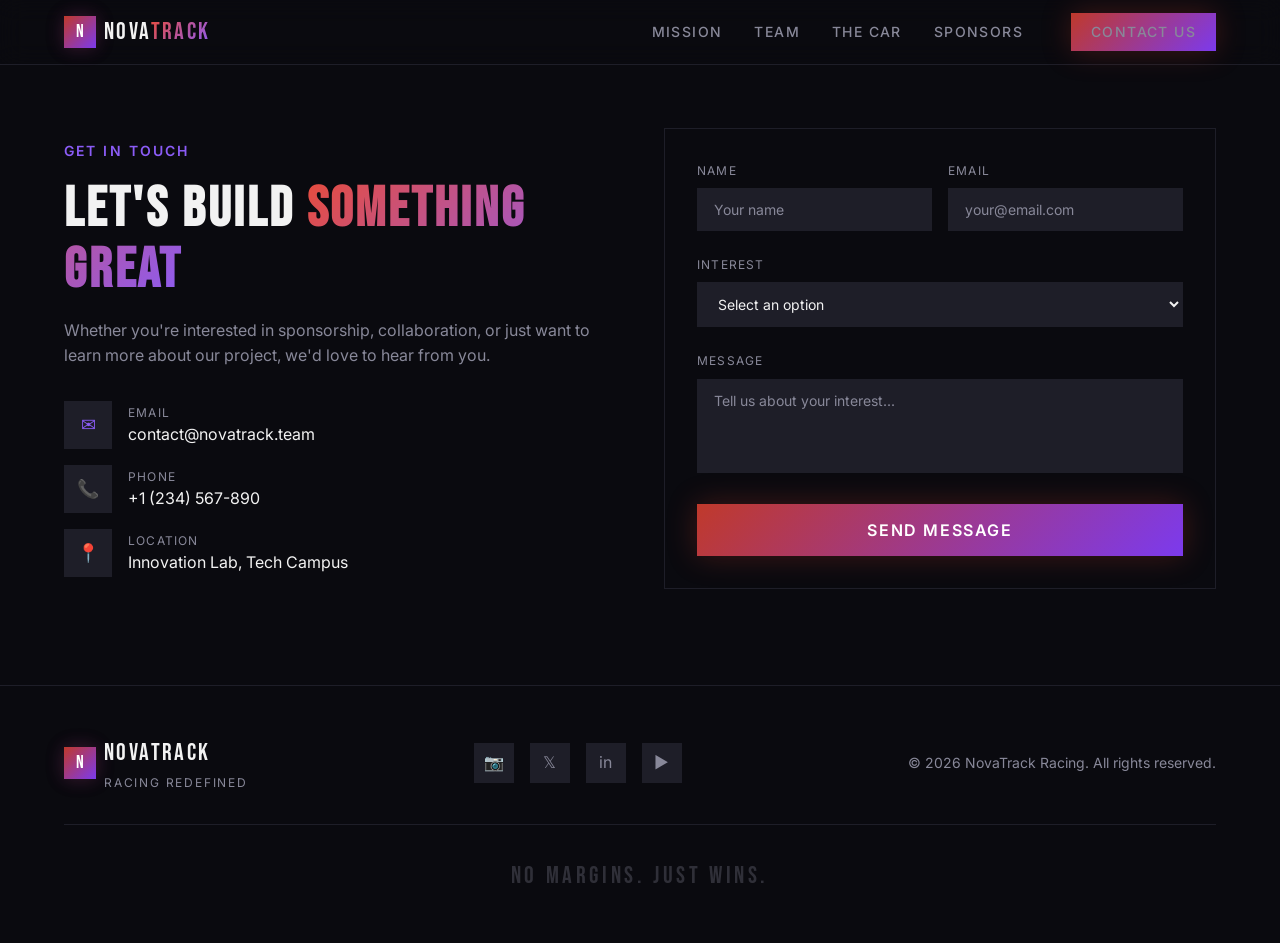
==== contact.html @ 6b558a71 "first commit" ====
<!DOCTYPE html>
<html lang="en">
<head>
  <meta charset="UTF-8">
  <meta name="viewport" content="width=device-width, initial-scale=1.0">
  <title>Contact - NovaTrack Racing</title>
  <meta name="description" content="Get in touch with NovaTrack Racing for sponsorship, partnerships, or inquiries.">
  <link rel="stylesheet" href="style.css">
</head>
<body>

<nav class="navbar">
  <div class="container">
    <a href="index.html" class="logo">
      <div class="logo-icon">N</div>
      <span class="logo-text">NOVA<span class="text-gradient-racing">TRACK</span></span>
    </a>
    <div class="nav-links">
      <a href="index.html#mission">Mission</a>
      <a href="team.html">Team</a>
      <a href="thecar.html">The Car</a>
      <a href="sponsors.html">Sponsors</a>
      <a href="contact.html" class="btn btn-racing" style="padding:0.5rem 1.25rem">Contact Us</a>
    </div>
    <button class="mobile-menu-btn">☰</button>
  </div>
</nav>

<section class="section" style="padding-top:8rem">
  <div class="container">
    <div class="contact-grid">
      <div>
        <span class="section-label">Get In Touch</span>
        <h2 class="section-title">LET'S BUILD <span class="text-gradient-racing">SOMETHING GREAT</span></h2>
        <p style="color:var(--muted-fg);margin-bottom:2rem">Whether you're interested in sponsorship, collaboration, or just want to learn more about our project, we'd love to hear from you.</p>

        <div class="contact-info">
          <a href="mailto:contact@novatrack.team" class="contact-item">
            <div class="contact-icon">✉</div>
            <div>
              <p class="contact-item-label">Email</p>
              <p class="contact-item-value">contact@novatrack.team</p>
            </div>
          </a>
          <a href="tel:+1234567890" class="contact-item">
            <div class="contact-icon">📞</div>
            <div>
              <p class="contact-item-label">Phone</p>
              <p class="contact-item-value">+1 (234) 567-890</p>
            </div>
          </a>
          <div class="contact-item">
            <div class="contact-icon">📍</div>
            <div>
              <p class="contact-item-label">Location</p>
              <p class="contact-item-value">Innovation Lab, Tech Campus</p>
            </div>
          </div>
        </div>
      </div>

      <div class="contact-form">
        <form>
          <div class="form-row">
            <div>
              <label class="form-label">Name</label>
              <input type="text" class="form-input" placeholder="Your name">
            </div>
            <div>
              <label class="form-label">Email</label>
              <input type="email" class="form-input" placeholder="your@email.com">
            </div>
          </div>
          <div class="form-group">
            <label class="form-label">Interest</label>
            <select class="form-select">
              <option value="">Select an option</option>
              <option value="sponsorship">Sponsorship Inquiry</option>
              <option value="partnership">Partnership Opportunity</option>
              <option value="media">Media Request</option>
              <option value="other">Other</option>
            </select>
          </div>
          <div class="form-group">
            <label class="form-label">Message</label>
            <textarea rows="4" class="form-textarea" placeholder="Tell us about your interest..."></textarea>
          </div>
          <button type="submit" class="btn btn-racing btn-full btn-lg">Send Message</button>
        </form>
      </div>
    </div>
  </div>
</section>

<footer class="footer">
  <div class="container">
    <div class="footer-top">
      <div class="logo">
        <div class="logo-icon">N</div>
        <div>
          <span class="logo-text">NOVATRACK</span>
          <p style="font-size:0.75rem;color:var(--muted-fg);text-transform:uppercase;letter-spacing:0.15em">Racing Redefined</p>
        </div>
      </div>
      <div class="footer-socials">
        <a href="#" class="footer-social">📷</a>
        <a href="#" class="footer-social">𝕏</a>
        <a href="#" class="footer-social">in</a>
        <a href="#" class="footer-social">▶</a>
      </div>
      <p class="footer-copy">© 2026 NovaTrack Racing. All rights reserved.</p>
    </div>
    <div class="footer-bottom">
      <p class="footer-slogan">NO MARGINS. JUST WINS.</p>
    </div>
  </div>
</footer>

</body>
</html>
---- style.css ----
@import url('https://fonts.googleapis.com/css2?family=Bebas+Neue&family=Inter:wght@300;400;500;600;700&display=swap');

*, *::before, *::after { margin: 0; padding: 0; box-sizing: border-box; }

:root {
  --racing-red: #c0392b;
  --racing-red-light: #e74c3c;
  --racing-purple: #7c3aed;
  --racing-purple-light: #8b5cf6;
  --bg: #0a0a0f;
  --bg-card: #111118;
  --fg: #f2f2f2;
  --muted: #1e1e28;
  --muted-fg: #888899;
  --border: #1e1e28;
  --gradient-racing: linear-gradient(135deg, var(--racing-red) 0%, var(--racing-purple) 100%);
}

body {
  font-family: 'Inter', sans-serif;
  background: var(--bg);
  color: var(--fg);
  -webkit-font-smoothing: antialiased;
  line-height: 1.6;
}

h1, h2, h3, h4, .font-display {
  font-family: 'Bebas Neue', sans-serif;
  letter-spacing: 0.05em;
  line-height: 1.1;
}

a { text-decoration: none; color: inherit; }
ul { list-style: none; }
img { max-width: 100%; }

.container { max-width: 1200px; margin: 0 auto; padding: 0 1.5rem; }

/* Text Gradients */
.text-gradient-racing {
  background: linear-gradient(135deg, var(--racing-red-light), var(--racing-purple-light));
  -webkit-background-clip: text;
  -webkit-text-fill-color: transparent;
  background-clip: text;
}

/* Buttons */
.btn {
  display: inline-flex; align-items: center; justify-content: center;
  padding: 0.75rem 2rem; font-family: 'Inter', sans-serif;
  font-size: 0.875rem; font-weight: 600; text-transform: uppercase;
  letter-spacing: 0.1em; border: none; cursor: pointer;
  transition: all 0.3s ease;
}
.btn-racing {
  background: var(--gradient-racing); color: #fff;
  box-shadow: 0 0 30px rgba(192,57,43,0.3);
}
.btn-racing:hover { transform: scale(1.05); }
.btn-outline {
  background: transparent; color: var(--fg);
  border: 2px solid var(--muted); 
}
.btn-outline:hover { border-color: var(--racing-red); color: var(--racing-red); }
.btn-lg { padding: 1rem 2.5rem; font-size: 1rem; }
.btn-full { width: 100%; }

/* ===== NAVBAR ===== */
.navbar {
  position: fixed; top: 0; left: 0; right: 0; z-index: 50;
  background: rgba(10,10,15,0.8); backdrop-filter: blur(12px);
  border-bottom: 1px solid var(--border);
}
.navbar .container { display: flex; align-items: center; justify-content: space-between; height: 64px; }
.logo { display: flex; align-items: center; gap: 0.5rem; }
.logo-icon {
  width: 32px; height: 32px; background: var(--gradient-racing);
  display: flex; align-items: center; justify-content: center;
  font-family: 'Bebas Neue', sans-serif; color: #fff; font-size: 1.125rem;
  box-shadow: 0 0 20px rgba(192,57,43,0.2), 0 0 20px rgba(124,58,237,0.15);
}
.logo-text { font-family: 'Bebas Neue', sans-serif; font-size: 1.5rem; letter-spacing: 0.1em; }
.nav-links { display: flex; align-items: center; gap: 2rem; }
.nav-links a {
  font-size: 0.875rem; font-weight: 500; color: var(--muted-fg);
  text-transform: uppercase; letter-spacing: 0.1em; transition: color 0.3s;
}
.nav-links a:hover { color: var(--fg); }
.nav-links .btn { margin-left: 1rem; }
.mobile-menu-btn { display: none; background: none; border: none; color: var(--fg); font-size: 1.5rem; cursor: pointer; }

/* ===== HERO ===== */
.hero {
  min-height: 100vh; display: flex; align-items: center;
  position: relative; overflow: hidden; padding-top: 5rem;
}
.hero-bg {
  position: absolute; inset: 0;
  background: linear-gradient(to bottom, var(--bg), var(--bg), var(--bg-card));
}
.hero-grid {
  position: absolute; inset: 0; opacity: 0.08;
  background-image:
    linear-gradient(rgba(124,58,237,0.4) 1px, transparent 1px),
    linear-gradient(90deg, rgba(192,57,43,0.3) 1px, transparent 1px);
  background-size: 100px 100px;
}
.hero-orb-1 {
  position: absolute; top: 20%; right: 20%;
  width: 400px; height: 400px; background: rgba(124,58,237,0.08);
  border-radius: 50%; filter: blur(80px);
}
.hero-orb-2 {
  position: absolute; bottom: 20%; left: 20%;
  width: 400px; height: 400px; background: rgba(192,57,43,0.08);
  border-radius: 50%; filter: blur(80px);
}
.hero-stripe {
  position: absolute; left: 2rem; top: 0; bottom: 0; width: 4px;
  background: var(--gradient-racing);
}
.hero-content { position: relative; z-index: 10; max-width: 700px; }
.hero-badge {
  display: inline-block; padding: 0.25rem 1rem;
  background: rgba(192,57,43,0.2); border: 1px solid rgba(192,57,43,0.5);
  color: var(--racing-red-light); font-size: 0.875rem; font-weight: 500;
  text-transform: uppercase; letter-spacing: 0.1em; margin-bottom: 1rem;
}
.hero h1 { font-size: clamp(3.5rem, 10vw, 8rem); margin-bottom: 0.5rem; }
.hero-tagline { font-family: 'Bebas Neue', sans-serif; font-size: 1.75rem; color: var(--muted-fg); margin-bottom: 0.5rem; }
.hero-desc { font-size: 1.125rem; color: var(--muted-fg); max-width: 560px; margin-bottom: 2rem; }
.hero-buttons { display: flex; flex-wrap: wrap; gap: 1rem; }
.scroll-indicator {
  position: absolute; bottom: 2rem; left: 50%; transform: translateX(-50%);
  text-align: center; color: var(--muted-fg); font-size: 0.75rem;
  text-transform: uppercase; letter-spacing: 0.15em;
  animation: bounce 1.5s infinite;
}
@keyframes bounce { 0%,100%{transform:translateX(-50%) translateY(0)} 50%{transform:translateX(-50%) translateY(10px)} }

/* ===== SECTIONS ===== */
.section { padding: 6rem 0; position: relative; overflow: hidden; }
.section-card { background: var(--bg-card); }
.section-label {
  color: var(--racing-purple-light); font-size: 0.875rem; font-weight: 600;
  text-transform: uppercase; letter-spacing: 0.15em; margin-bottom: 1rem; display: block;
}
.section-title { font-size: clamp(2.5rem, 5vw, 3.5rem); margin-bottom: 1rem; }
.section-desc { font-size: 1.125rem; color: var(--muted-fg); max-width: 640px; margin: 0 auto 3rem; }
.text-center { text-align: center; }

/* ===== MISSION ===== */
.mission-grid { display: grid; grid-template-columns: 1fr 1fr; gap: 4rem; align-items: center; }
.mission-text p { color: var(--muted-fg); font-size: 1.125rem; margin-bottom: 1rem; }
.mission-text p.highlight { color: var(--fg); font-weight: 500; }
.values-grid { display: grid; grid-template-columns: 1fr 1fr; gap: 1.5rem; }
.value-card {
  padding: 1.5rem; border: 1px solid var(--border);
  background: linear-gradient(145deg, rgba(30,30,40,0.8), rgba(15,15,22,0.8));
  transition: all 0.3s;
}
.value-card:hover { border-color: rgba(124,58,237,0.5); box-shadow: 0 0 30px rgba(124,58,237,0.15); }
.value-icon {
  width: 48px; height: 48px; background: var(--gradient-racing);
  display: flex; align-items: center; justify-content: center;
  margin-bottom: 1rem; font-size: 1.25rem;
}
.value-card h3 { font-size: 1.5rem; margin-bottom: 0.5rem; }
.value-card p { font-size: 0.875rem; color: var(--muted-fg); }

/* Goals */
.goals-grid { display: grid; grid-template-columns: repeat(3, 1fr); gap: 2rem; margin-top: 3rem; }
.goal-card {
  position: relative; padding: 2rem; border: 1px solid var(--border);
  transition: all 0.3s;
}
.goal-card:hover { border-color: rgba(124,58,237,0.5); box-shadow: 0 0 30px rgba(124,58,237,0.15); }
.goal-number {
  font-family: 'Bebas Neue', sans-serif; font-size: 4rem;
  color: rgba(124,58,237,0.15); position: absolute; top: 0.5rem; left: 1rem;
}
.goal-card .goal-content { position: relative; padding-top: 2rem; }
.goal-card h4 { font-size: 1.5rem; margin-bottom: 0.5rem; }
.goal-card p { color: var(--muted-fg); }

/* ===== TEAM ===== */
.team-grid { display: grid; grid-template-columns: repeat(3, 1fr); gap: 1.5rem; }
.team-card {
  border: 1px solid var(--border); background: var(--bg);
  overflow: hidden; transition: all 0.3s;
}
.team-card:hover { border-color: rgba(124,58,237,0.5); box-shadow: 0 0 30px rgba(124,58,237,0.15); }
.team-card-bar { height: 4px; background: var(--gradient-racing); }
.team-card-body { padding: 1.5rem; }
.team-avatar {
  width: 64px; height: 64px; background: var(--muted); border-radius: 50%;
  display: flex; align-items: center; justify-content: center;
  font-family: 'Bebas Neue', sans-serif; font-size: 1.25rem;
  color: var(--muted-fg); margin-bottom: 1rem;
}
.team-dept {
  font-size: 0.75rem; font-weight: 600; text-transform: uppercase;
  letter-spacing: 0.1em; color: var(--racing-purple-light); margin-bottom: 0.25rem;
}
.team-card h3 { font-size: 1.5rem; margin-bottom: 0.25rem; }
.team-role { font-size: 0.875rem; color: var(--muted-fg); margin-bottom: 0.75rem; }
.team-bio { font-size: 0.875rem; color: var(--muted-fg); }
.team-socials {
  display: flex; gap: 0.75rem; margin-top: 1rem; padding-top: 1rem;
  border-top: 1px solid var(--border);
}
.team-socials a { color: var(--muted-fg); transition: color 0.3s; font-size: 0.875rem; }
.team-socials a:hover { color: var(--racing-purple-light); }

/* ===== THE CAR ===== */
.car-showcase {
  aspect-ratio: 16/9; background: linear-gradient(135deg, var(--bg-card), var(--bg));
  border: 1px solid var(--border); display: flex; align-items: center;
  justify-content: center; position: relative; margin-bottom: 3rem;
}
.car-logo-circle {
  width: 128px; height: 128px; background: var(--gradient-racing);
  border-radius: 50%; display: flex; align-items: center; justify-content: center;
  font-family: 'Bebas Neue', sans-serif; font-size: 3rem; color: #fff;
  box-shadow: 0 0 40px rgba(192,57,43,0.3), 0 0 60px rgba(124,58,237,0.15);
  animation: glow-pulse 2s ease-in-out infinite;
}
@keyframes glow-pulse {
  0%,100% { box-shadow: 0 0 20px rgba(192,57,43,0.3); }
  50% { box-shadow: 0 0 50px rgba(192,57,43,0.5); }
}
.car-badge {
  position: absolute; top: 1rem; left: 1rem; padding: 0.25rem 0.75rem;
  background: rgba(124,58,237,0.2); border: 1px solid rgba(124,58,237,0.5);
  color: var(--racing-purple-light); font-size: 0.75rem; font-weight: 500;
  text-transform: uppercase;
}
.car-model { font-family: 'Bebas Neue', sans-serif; font-size: 1.75rem; margin-top: 1rem; }
.car-year { color: var(--muted-fg); }

.specs-grid { display: grid; grid-template-columns: repeat(4, 1fr); gap: 1.5rem; margin-bottom: 4rem; }
.spec-card {
  text-align: center; padding: 1.5rem; border: 1px solid var(--border);
  transition: all 0.3s;
}
.spec-card:hover { border-color: rgba(124,58,237,0.5); box-shadow: 0 0 30px rgba(124,58,237,0.15); }
.spec-icon {
  width: 48px; height: 48px; background: var(--muted); border-radius: 50%;
  display: flex; align-items: center; justify-content: center;
  margin: 0 auto 1rem; color: var(--racing-purple-light); font-size: 1.25rem;
  transition: background 0.3s;
}
.spec-card:hover .spec-icon { background: rgba(124,58,237,0.2); }
.spec-label { font-size: 0.75rem; color: var(--muted-fg); text-transform: uppercase; letter-spacing: 0.1em; margin-bottom: 0.25rem; }
.spec-value { font-family: 'Bebas Neue', sans-serif; font-size: 2rem; margin-bottom: 0.5rem; }
.spec-desc { font-size: 0.875rem; color: var(--muted-fg); }

/* Timeline */
.timeline { position: relative; }
.timeline-track {
  position: absolute; top: 24px; left: 0; right: 0; height: 2px; background: var(--border);
}
.timeline-progress {
  position: absolute; top: 24px; left: 0; height: 2px; width: 62.5%;
  background: var(--racing-red);
}
.timeline-grid { display: grid; grid-template-columns: repeat(4, 1fr); gap: 2rem; position: relative; }
.timeline-node {
  width: 48px; height: 48px; border-radius: 50%;
  display: flex; align-items: center; justify-content: center;
  margin: 0 auto 1rem; position: relative; z-index: 2; font-size: 1.25rem;
}
.node-complete { background: var(--gradient-racing); color: #fff; }
.node-active {
  background: rgba(192,57,43,0.2); border: 2px solid var(--racing-red); color: var(--racing-red);
  animation: glow-pulse 2s ease-in-out infinite;
}
.node-upcoming { background: var(--muted); border: 2px solid var(--border); color: var(--muted-fg); }
.timeline-item { text-align: center; }
.timeline-phase { font-size: 0.75rem; color: var(--muted-fg); text-transform: uppercase; letter-spacing: 0.1em; }
.timeline-item h4 { font-size: 1.25rem; margin: 0.25rem 0; }
.timeline-date { font-size: 0.875rem; color: var(--muted-fg); }
.current-badge {
  display: inline-block; margin-top: 0.5rem; padding: 0.125rem 0.5rem;
  background: rgba(192,57,43,0.2); color: var(--racing-red);
  font-size: 0.75rem; font-weight: 500; text-transform: uppercase;
}

/* ===== SPONSORS ===== */
.tiers-grid { display: grid; grid-template-columns: repeat(3, 1fr); gap: 2rem; margin-bottom: 4rem; }
.tier-card {
  padding: 2rem; border: 1px solid var(--border); background: var(--bg);
  position: relative; transition: all 0.3s;
}
.tier-card.featured { border-color: var(--racing-purple); box-shadow: 0 0 30px rgba(124,58,237,0.15); }
.tier-card:hover { border-color: rgba(124,58,237,0.5); }
.tier-recommended {
  position: absolute; top: -12px; left: 50%; transform: translateX(-50%);
  padding: 0.25rem 1rem; background: var(--gradient-racing); color: #fff;
  font-size: 0.75rem; font-weight: 600; text-transform: uppercase; letter-spacing: 0.1em;
  white-space: nowrap;
}
.tier-header { display: flex; align-items: center; gap: 0.5rem; margin-bottom: 1rem; }
.tier-header h3 { font-size: 2rem; }
.tier-star { color: var(--muted-fg); }
.tier-card.featured .tier-star { color: var(--racing-purple-light); }
.tier-benefits { margin-bottom: 1.5rem; }
.tier-benefits li {
  display: flex; align-items: flex-start; gap: 0.5rem; color: var(--muted-fg);
  font-size: 0.875rem; margin-bottom: 0.75rem;
}
.tier-benefits li::before { content: "→"; color: var(--racing-purple-light); flex-shrink: 0; }

/* Partners */
.partners { margin-bottom: 4rem; }
.partners-grid { display: flex; flex-wrap: wrap; justify-content: center; gap: 2rem; opacity: 0.5; }
.partner-placeholder {
  width: 128px; height: 64px; background: var(--muted);
  display: flex; align-items: center; justify-content: center;
  color: var(--muted-fg); font-size: 0.875rem;
}

/* Contact */
.contact-grid { display: grid; grid-template-columns: 1fr 1fr; gap: 3rem; align-items: center; }
.contact-info { display: flex; flex-direction: column; gap: 1rem; margin-top: 2rem; }
.contact-item { display: flex; align-items: center; gap: 1rem; }
.contact-icon {
  width: 48px; height: 48px; background: var(--muted);
  display: flex; align-items: center; justify-content: center;
  color: var(--racing-purple-light); font-size: 1.125rem; flex-shrink: 0;
  transition: background 0.3s;
}
.contact-item:hover .contact-icon { background: rgba(124,58,237,0.2); }
.contact-item-label { font-size: 0.75rem; text-transform: uppercase; letter-spacing: 0.1em; color: var(--muted-fg); }
.contact-item-value { color: var(--fg); }

.contact-form { padding: 2rem; border: 1px solid var(--border); background: var(--bg); }
.form-row { display: grid; grid-template-columns: 1fr 1fr; gap: 1rem; margin-bottom: 1.5rem; }
.form-group { margin-bottom: 1.5rem; }
.form-group:last-of-type { margin-bottom: 1.5rem; }
.form-label {
  display: block; font-size: 0.75rem; text-transform: uppercase;
  letter-spacing: 0.1em; color: var(--muted-fg); margin-bottom: 0.5rem;
}
.form-input, .form-select, .form-textarea {
  width: 100%; background: var(--muted); border: 1px solid var(--border);
  padding: 0.75rem 1rem; color: var(--fg); font-family: 'Inter', sans-serif;
  font-size: 0.875rem; outline: none; transition: border-color 0.3s;
}
.form-input::placeholder, .form-textarea::placeholder { color: var(--muted-fg); }
.form-input:focus, .form-select:focus, .form-textarea:focus { border-color: var(--racing-purple); }
.form-select { appearance: auto; }
.form-textarea { resize: none; }

/* ===== FOOTER ===== */
.footer { padding: 3rem 0; border-top: 1px solid var(--border); }
.footer-top { display: flex; align-items: center; justify-content: space-between; flex-wrap: wrap; gap: 2rem; }
.footer-socials { display: flex; gap: 1rem; }
.footer-social {
  width: 40px; height: 40px; background: var(--muted);
  display: flex; align-items: center; justify-content: center;
  color: var(--muted-fg); font-size: 1rem; transition: all 0.3s;
}
.footer-social:hover { background: rgba(124,58,237,0.2); color: var(--racing-purple-light); }
.footer-copy { font-size: 0.875rem; color: var(--muted-fg); }
.footer-bottom {
  margin-top: 2rem; padding-top: 2rem; border-top: 1px solid var(--border);
  text-align: center;
}
.footer-slogan {
  font-family: 'Bebas Neue', sans-serif; font-size: 1.5rem;
  color: rgba(136,136,153,0.3); letter-spacing: 0.15em;
}

/* ===== RESPONSIVE ===== */
@media (max-width: 1024px) {
  .mission-grid, .contact-grid { grid-template-columns: 1fr; }
  .specs-grid { grid-template-columns: repeat(2, 1fr); }
  .tiers-grid { grid-template-columns: 1fr; max-width: 500px; margin-left: auto; margin-right: auto; }
}
@media (max-width: 768px) {
  .nav-links { display: none; }
  .mobile-menu-btn { display: block; }
  .hero h1 { font-size: 3.5rem; }
  .hero-stripe { left: 1rem; }
  .team-grid { grid-template-columns: 1fr; }
  .goals-grid { grid-template-columns: 1fr; }
  .values-grid { grid-template-columns: 1fr; }
  .timeline-grid { grid-template-columns: 1fr; }
  .timeline-track, .timeline-progress { display: none; }
  .specs-grid { grid-template-columns: 1fr; }
  .form-row { grid-template-columns: 1fr; }
  .footer-top { flex-direction: column; text-align: center; }
}
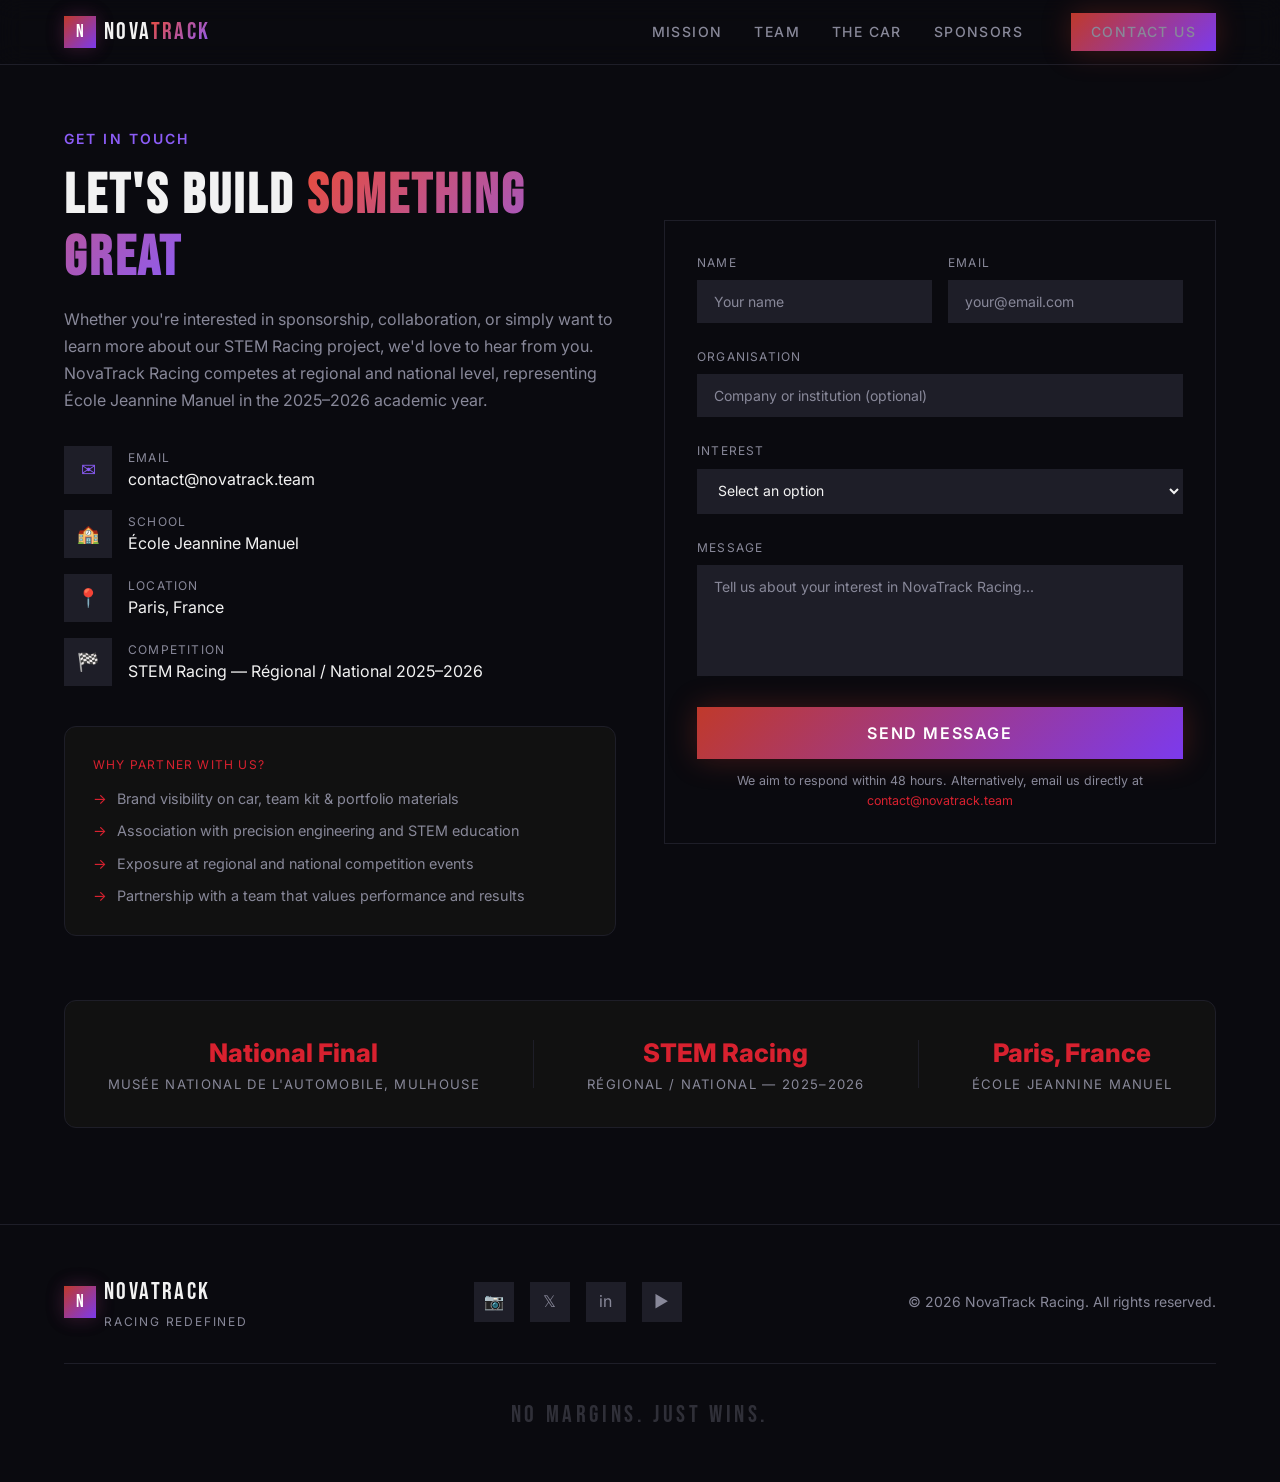
==== commit 59749a18: "Update website with real content and images" ====
--- a/contact.html
+++ b/contact.html
@@ -29,10 +29,14 @@
 <section class="section" style="padding-top:8rem">
   <div class="container">
     <div class="contact-grid">
+
+      <!-- LEFT: info -->
       <div>
         <span class="section-label">Get In Touch</span>
         <h2 class="section-title">LET'S BUILD <span class="text-gradient-racing">SOMETHING GREAT</span></h2>
-        <p style="color:var(--muted-fg);margin-bottom:2rem">Whether you're interested in sponsorship, collaboration, or just want to learn more about our project, we'd love to hear from you.</p>
+        <p style="color:var(--muted-fg);margin-bottom:2rem;line-height:1.7">
+          Whether you're interested in sponsorship, collaboration, or simply want to learn more about our STEM Racing project, we'd love to hear from you. NovaTrack Racing competes at regional and national level, representing École Jeannine Manuel in the 2025–2026 academic year.
+        </p>
 
         <div class="contact-info">
           <a href="mailto:contact@novatrack.team" class="contact-item">
@@ -42,23 +46,50 @@
               <p class="contact-item-value">contact@novatrack.team</p>
             </div>
           </a>
-          <a href="tel:+1234567890" class="contact-item">
-            <div class="contact-icon">📞</div>
+          <div class="contact-item">
+            <div class="contact-icon">🏫</div>
             <div>
-              <p class="contact-item-label">Phone</p>
-              <p class="contact-item-value">+1 (234) 567-890</p>
+              <p class="contact-item-label">School</p>
+              <p class="contact-item-value">École Jeannine Manuel</p>
             </div>
-          </a>
+          </div>
           <div class="contact-item">
             <div class="contact-icon">📍</div>
             <div>
               <p class="contact-item-label">Location</p>
-              <p class="contact-item-value">Innovation Lab, Tech Campus</p>
+              <p class="contact-item-value">Paris, France</p>
+            </div>
+          </div>
+          <div class="contact-item">
+            <div class="contact-icon">🏁</div>
+            <div>
+              <p class="contact-item-label">Competition</p>
+              <p class="contact-item-value">STEM Racing — Régional / National 2025–2026</p>
             </div>
           </div>
         </div>
+
+        <!-- Why sponsor block -->
+        <div style="margin-top:2.5rem;padding:1.75rem;background:var(--card-bg,#111);border:1px solid var(--border,#222);border-radius:0.75rem">
+          <p style="text-transform:uppercase;letter-spacing:0.1em;font-size:0.75rem;color:var(--accent,#D8212F);margin-bottom:0.75rem">Why Partner With Us?</p>
+          <ul style="list-style:none;padding:0;margin:0;display:flex;flex-direction:column;gap:0.6rem">
+            <li style="display:flex;align-items:center;gap:0.6rem;font-size:0.9rem;color:var(--muted-fg)">
+              <span style="color:var(--accent,#D8212F)">→</span> Brand visibility on car, team kit &amp; portfolio materials
+            </li>
+            <li style="display:flex;align-items:center;gap:0.6rem;font-size:0.9rem;color:var(--muted-fg)">
+              <span style="color:var(--accent,#D8212F)">→</span> Association with precision engineering and STEM education
+            </li>
+            <li style="display:flex;align-items:center;gap:0.6rem;font-size:0.9rem;color:var(--muted-fg)">
+              <span style="color:var(--accent,#D8212F)">→</span> Exposure at regional and national competition events
+            </li>
+            <li style="display:flex;align-items:center;gap:0.6rem;font-size:0.9rem;color:var(--muted-fg)">
+              <span style="color:var(--accent,#D8212F)">→</span> Partnership with a team that values performance and results
+            </li>
+          </ul>
+        </div>
       </div>
 
+      <!-- RIGHT: form -->
       <div class="contact-form">
         <form>
           <div class="form-row">
@@ -72,23 +103,51 @@
             </div>
           </div>
           <div class="form-group">
+            <label class="form-label">Organisation</label>
+            <input type="text" class="form-input" placeholder="Company or institution (optional)">
+          </div>
+          <div class="form-group">
             <label class="form-label">Interest</label>
             <select class="form-select">
               <option value="">Select an option</option>
               <option value="sponsorship">Sponsorship Inquiry</option>
               <option value="partnership">Partnership Opportunity</option>
-              <option value="media">Media Request</option>
+              <option value="media">Media / Press Request</option>
+              <option value="stem">STEM / Education Collaboration</option>
               <option value="other">Other</option>
             </select>
           </div>
           <div class="form-group">
             <label class="form-label">Message</label>
-            <textarea rows="4" class="form-textarea" placeholder="Tell us about your interest..."></textarea>
+            <textarea rows="5" class="form-textarea" placeholder="Tell us about your interest in NovaTrack Racing..."></textarea>
           </div>
           <button type="submit" class="btn btn-racing btn-full btn-lg">Send Message</button>
+          <p style="font-size:0.78rem;color:var(--muted-fg);margin-top:0.75rem;text-align:center">
+            We aim to respond within 48 hours. Alternatively, email us directly at <a href="mailto:contact@novatrack.team" style="color:var(--accent,#D8212F)">contact@novatrack.team</a>
+          </p>
         </form>
       </div>
+
     </div>
+
+    <!-- Competition strip -->
+    <div style="margin-top:4rem;padding:2rem;background:var(--card-bg,#111);border:1px solid var(--border,#222);border-radius:0.75rem;display:flex;flex-wrap:wrap;gap:2rem;justify-content:space-around;align-items:center;text-align:center">
+      <div>
+        <p style="font-size:1.6rem;font-weight:800;color:var(--accent,#D8212F)">National Final</p>
+        <p style="font-size:0.82rem;color:var(--muted-fg);text-transform:uppercase;letter-spacing:0.1em">Musée National de l'Automobile, Mulhouse</p>
+      </div>
+      <div style="width:1px;height:48px;background:var(--border,#222)"></div>
+      <div>
+        <p style="font-size:1.6rem;font-weight:800;color:var(--accent,#D8212F)">STEM Racing</p>
+        <p style="font-size:0.82rem;color:var(--muted-fg);text-transform:uppercase;letter-spacing:0.1em">Régional / National — 2025–2026</p>
+      </div>
+      <div style="width:1px;height:48px;background:var(--border,#222)"></div>
+      <div>
+        <p style="font-size:1.6rem;font-weight:800;color:var(--accent,#D8212F)">Paris, France</p>
+        <p style="font-size:0.82rem;color:var(--muted-fg);text-transform:uppercase;letter-spacing:0.1em">École Jeannine Manuel</p>
+      </div>
+    </div>
+
   </div>
 </section>
 
